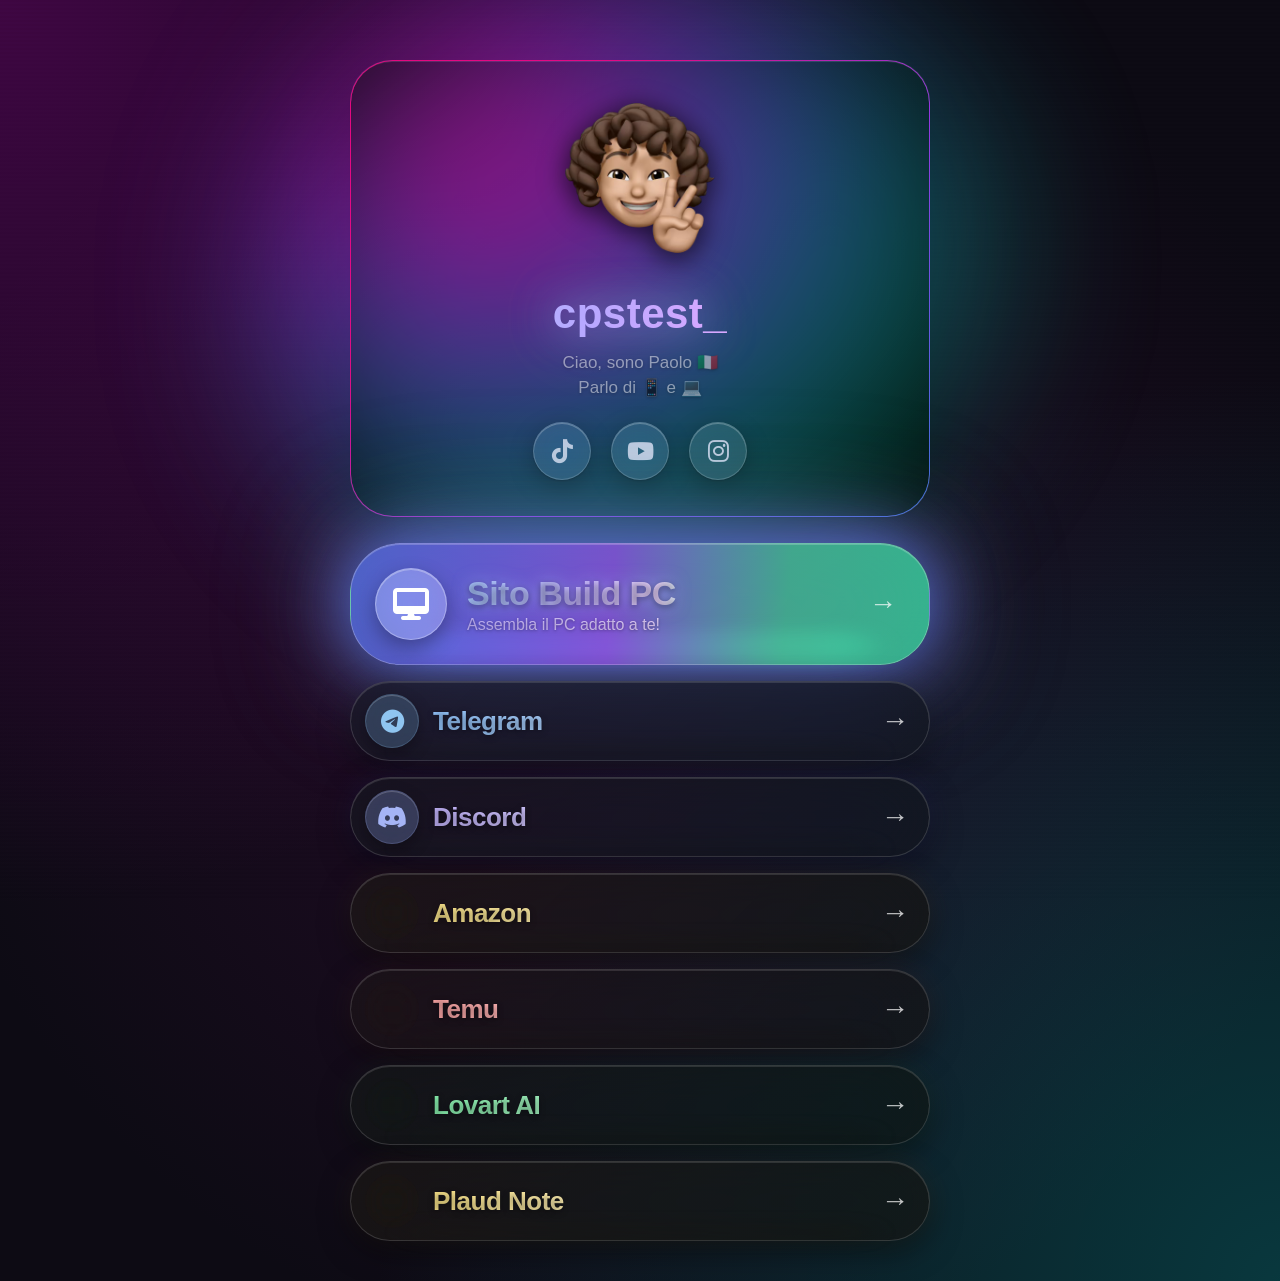
==== index.html @ 762127ea "Initial commit: Link in Bio project with modern glassmorphism design" ====
<!DOCTYPE html>
<html lang="it">
<head>
    <meta charset="UTF-8">
    <meta name="viewport" content="width=device-width, initial-scale=1.0">
    <meta name="description" content="Link in bio di cpstest_ - Scopri i miei contenuti su tech, PC building e molto altro!">
    <meta property="og:title" content="cpstest_ - Link in Bio">
    <meta property="og:description" content="Link in bio con effetti liquid glass moderni">
    <meta property="og:type" content="website">
    <title>cpstest_ - Link in Bio</title>
    <link rel="stylesheet" href="styles.css">
    <link rel="stylesheet" href="https://cdnjs.cloudflare.com/ajax/libs/font-awesome/6.4.0/css/all.min.css">
    <script src="config.js"></script>
</head>
<body>
    <div class="site">
        <!-- Profile Card -->
        <div class="profile-card">
            <div class="memoji"><img src="foto/memoji.png" alt="Profile"></div>
            <h1 class="handle">cpstest_</h1>
            <p class="line">Ciao, sono Paolo 🇮🇹</p>
            <p class="line">Parlo di 🎮 e 💻</p>
            
            <ul class="socials">
                <li><a href="#" class="social"><i class="fab fa-tiktok"></i></a></li>
                <li><a href="#" class="social"><i class="fab fa-youtube"></i></a></li>
                <li><a href="#" class="social"><i class="fab fa-instagram"></i></a></li>
            </ul>
        </div>

        <!-- Links -->
        <div class="links">
            <a href="#" class="link">
                <div class="chip"><i class="fas fa-desktop"></i></div>
                <div class="label">
                    <div class="title">Sito Build PC</div>
                    <div class="sub">Assembla il PC adatto a te!</div>
                </div>
                <div class="arrow">→</div>
            </a>

            <a href="#" class="link">
                <div class="chip"><i class="fab fa-telegram"></i></div>
                <div class="label">
                    <div class="title">Telegram</div>
                </div>
                <div class="arrow">→</div>
            </a>

            <a href="#" class="link">
                <div class="chip"><i class="fab fa-discord"></i></div>
                <div class="label">
                    <div class="title">Discord</div>
                </div>
                <div class="arrow">→</div>
            </a>

            <a href="#" class="link">
                <div class="chip"><i class="fab fa-amazon"></i></div>
                <div class="label">
                    <div class="title">Amazon</div>
                </div>
                <div class="arrow">→</div>
            </a>

            <a href="#" class="link">
                <div class="chip"><i class="fas fa-shopping-bag"></i></div>
                <div class="label">
                    <div class="title">Temu</div>
                </div>
                <div class="arrow">→</div>
            </a>

            <a href="#" class="link">
                <div class="chip"><i class="fas fa-robot"></i></div>
                <div class="label">
                    <div class="title">Lovart AI</div>
                </div>
                <div class="arrow">→</div>
            </a>

            <a href="#" class="link">
                <div class="chip"><i class="fab fa-amazon"></i></div>
                <div class="label">
                    <div class="title">Plaud Note</div>
                </div>
                <div class="arrow">→</div>
            </a>
        </div>
    </div>
    <script src="script.js"></script>
</body>
</html>
---- styles.css ----
* {
    margin: 0;
    padding: 0;
    box-sizing: border-box;
}

body {
    font-family: -apple-system, BlinkMacSystemFont, 'SF Pro Display', 'Segoe UI', Roboto, 'Helvetica Neue', Arial, sans-serif;
    background: #0d0b14;
    background-image: 
        radial-gradient(ellipse at 0% 0%, rgba(139, 0, 139, 0.4) 0%, transparent 50%),
        radial-gradient(ellipse at 100% 100%, rgba(0, 139, 139, 0.35) 0%, transparent 50%),
        radial-gradient(ellipse at 50% 50%, rgba(58, 12, 58, 0.5) 0%, transparent 80%);
    color: #fff;
    min-height: 100vh;
    padding: 60px 20px 40px;
    display: flex;
    justify-content: center;
    align-items: flex-start;
    position: relative;
    overflow-x: hidden;
}

body::before {
    content: '';
    position: fixed;
    top: 0;
    left: 0;
    width: 100%;
    height: 100%;
    background-image: 
        repeating-linear-gradient(0deg, transparent, transparent 2px, rgba(0, 0, 0, 0.03) 2px, rgba(0, 0, 0, 0.03) 4px);
    pointer-events: none;
    z-index: 1;
    opacity: 0.5;
}

.site {
    width: 100%;
    max-width: 580px;
    position: relative;
    z-index: 2;
}

/* Profile Card */
.profile-card {
    position: relative;
    background: linear-gradient(135deg, rgb(8, 8, 8) 0%, rgb(5, 5, 5) 100%);
    backdrop-filter: blur(60px) saturate(180%);
    -webkit-backdrop-filter: blur(60px) saturate(180%);
    border-radius: 42px;
    padding: 42px 32px 36px;
    text-align: center;
    margin-bottom: 26px;
    border: 1px solid rgba(255, 255, 255, 0.18);
    background-clip: padding-box;
    overflow: visible;
    box-shadow: 
        inset 0 1px 0 0 rgba(255, 255, 255, 0.15),
        0 20px 60px rgba(0, 0, 0, 0.5),
        0 1px 2px rgba(0, 0, 0, 0.3);
}

.profile-card::before {
    content: '';
    position: absolute;
    inset: -1px;
    border-radius: 43px;
    padding: 1px;
    background: linear-gradient(135deg, 
        #ff0080 0%, 
        #ff0080 15%,
        #b030ff 30%, 
        #4080ff 50%, 
        #00d4aa 75%,
        #00ffcc 100%);
    background-size: 200% 200%;
    -webkit-mask: linear-gradient(#fff 0 0) content-box, linear-gradient(#fff 0 0);
    -webkit-mask-composite: xor;
    mask: linear-gradient(#fff 0 0) content-box, linear-gradient(#fff 0 0);
    mask-composite: exclude;
    z-index: -1;
    animation: borderShift 6s ease-in-out infinite;
    opacity: 0.8;
}

@keyframes borderShift {
    0%, 100% {
        background-position: 0% 50%;
    }
    50% {
        background-position: 100% 50%;
    }
}

.profile-card::after {
    content: '';
    position: absolute;
    inset: -80px;
    border-radius: 50%;
    background: radial-gradient(ellipse at 30% 30%, 
        rgba(255, 0, 128, 0.8) 0%,
        rgba(176, 48, 255, 0.7) 20%,
        rgba(64, 128, 255, 0.6) 40%,
        rgba(0, 212, 170, 0.5) 60%,
        transparent 80%);
    filter: blur(90px);
    z-index: -2;
    opacity: 0.85;
    animation: glowPulse 4s ease-in-out infinite;
}

@keyframes glowPulse {
    0%, 100% {
        opacity: 0.85;
        transform: scale(1);
    }
    50% {
        opacity: 1;
        transform: scale(1.05);
    }
}

.memoji {
    font-size: 80px;
    margin-bottom: 18px;
    filter: drop-shadow(0 4px 12px rgba(0, 0, 0, 0.4));
}

.memoji img {
    width: var(--memoji-width, 105px);
    height: var(--memoji-height, 105px);
    border-radius: 0;
    object-fit: contain;
    filter: drop-shadow(0 4px 12px rgba(0, 0, 0, 0.4));
}

.handle {
    font-size: 42px;
    font-weight: 600;
    margin-bottom: 14px;
    letter-spacing: 0.5px;
    position: relative;
    background: linear-gradient(90deg, 
        #a8c5ff 0%,
        #b8a8ff 20%,
        #e9a8ff 40%,
        #ffa8d5 60%,
        #b8a8ff 80%,
        #a8c5ff 100%);
    background-size: 200% 100%;
    -webkit-background-clip: text;
    background-clip: text;
    -webkit-text-fill-color: transparent;
    animation: shimmerTextRainbow 4s ease-in-out infinite;
    filter: drop-shadow(0 0 20px rgba(168, 197, 255, 0.6)) 
            drop-shadow(0 0 40px rgba(184, 168, 255, 0.4));
}

@keyframes shimmerTextRainbow {
    0%, 100% {
        background-position: 0% 0;
    }
    50% {
        background-position: 200% 0;
    }
}

.line {
    font-size: 17px;
    color: rgba(255, 255, 255, 0.65);
    margin: 4px 0;
    font-weight: 400;
    text-shadow: 0 1px 3px rgba(0, 0, 0, 0.3);
    filter: blur(0.3px);
    opacity: 0.75;
}

.socials {
    list-style: none;
    padding: 0;
    display: flex;
    gap: 20px;
    justify-content: center;
    margin-top: 24px;
}

.social {
    width: 58px;
    height: 58px;
    border-radius: 50%;
    background: rgba(255, 255, 255, 0.12);
    backdrop-filter: blur(30px) saturate(180%);
    -webkit-backdrop-filter: blur(30px) saturate(180%);
    border: 1px solid rgba(255, 255, 255, 0.18);
    display: flex;
    align-items: center;
    justify-content: center;
    text-decoration: none;
    font-size: 24px;
    color: rgba(200, 210, 230, 0.95);
    transition: all 0.3s ease;
    box-shadow: 
        inset 0 1px 0 0 rgba(255, 255, 255, 0.25),
        0 8px 24px rgba(0, 0, 0, 0.3),
        0 1px 2px rgba(0, 0, 0, 0.2);
}

.social:hover {
    background: rgba(255, 255, 255, 0.18);
    transform: scale(1.08) translateY(-2px);
    box-shadow: 
        inset 0 1px 0 0 rgba(255, 255, 255, 0.3),
        0 12px 32px rgba(0, 0, 0, 0.4),
        0 1px 2px rgba(0, 0, 0, 0.2);
}

/* Links */
.links {
    display: flex;
    flex-direction: column;
    gap: 16px;
}

.link {
    display: flex;
    align-items: center;
    gap: 18px;
    padding: 18px 26px 18px 20px;
    border-radius: 50px;
    text-decoration: none;
    transition: all 0.3s ease;
    position: relative;
    border: 1px solid rgba(255, 255, 255, 0.15);
    backdrop-filter: blur(40px) saturate(180%);
    -webkit-backdrop-filter: blur(40px) saturate(180%);
    box-shadow: 
        inset 0 1px 0 0 rgba(255, 255, 255, 0.15),
        0 10px 40px rgba(0, 0, 0, 0.4),
        0 1px 2px rgba(0, 0, 0, 0.2);
}

.link::after {
    content: '';
    position: absolute;
    bottom: -10px;
    left: 10%;
    right: 10%;
    height: 45%;
    background: inherit;
    border-radius: 50px;
    opacity: 0.4;
    filter: blur(14px);
    z-index: -1;
    transform: scaleY(0.5);
}

.link:hover {
    transform: translateY(-3px) scale(1.01);
    filter: brightness(1.15);
    box-shadow: 
        inset 0 1px 0 0 rgba(255, 255, 255, 0.2),
        0 15px 50px rgba(0, 0, 0, 0.5),
        0 1px 2px rgba(0, 0, 0, 0.2);
}

.link .chip {
    width: 64px;
    height: 64px;
    border-radius: 50%;
    display: flex;
    align-items: center;
    justify-content: center;
    flex-shrink: 0;
    font-size: 28px;
    backdrop-filter: blur(20px) saturate(180%);
    -webkit-backdrop-filter: blur(20px) saturate(180%);
    border: 1px solid rgba(255, 255, 255, 0.2);
    box-shadow: 
        inset 0 1px 0 0 rgba(255, 255, 255, 0.25),
        0 6px 16px rgba(0, 0, 0, 0.3);
}

.label {
    flex: 1;
    display: flex;
    flex-direction: column;
    gap: 3px;
}

.title {
    font-size: 29px;
    font-weight: 700;
    color: #fff;
    letter-spacing: -0.5px;
    text-shadow: 0 2px 6px rgba(0, 0, 0, 0.4);
}

.sub {
    font-size: 15px;
    color: rgba(255, 255, 255, 0.88);
    font-weight: 500;
    text-shadow: 0 1px 3px rgba(0, 0, 0, 0.3);
}

.arrow {
    font-size: 28px;
    color: rgba(255, 255, 255, 0.75);
    flex-shrink: 0;
}

/* Build PC - GRANDE con gradient e glow FORTE */
.link:nth-child(1) {
    background: linear-gradient(95deg, 
        rgba(91, 124, 245, 0.75) 0%, 
        rgba(123, 108, 247, 0.75) 25%,
        rgba(152, 96, 245, 0.75) 45%,
        rgba(80, 212, 170, 0.75) 75%,
        rgba(64, 232, 176, 0.75) 100%);
    backdrop-filter: blur(50px) saturate(180%);
    -webkit-backdrop-filter: blur(50px) saturate(180%);
    box-shadow: 
        inset 0 1px 0 0 rgba(255, 255, 255, 0.2),
        0 0 60px rgba(91, 124, 245, 0.7), 
        0 0 100px rgba(152, 96, 245, 0.5),
        0 0 140px rgba(80, 212, 170, 0.4),
        0 15px 50px rgba(0, 0, 0, 0.5);
    border: 1px solid rgba(255, 255, 255, 0.25);
    padding: 24px 32px 24px 24px;
    gap: 20px;
    min-height: 100px;
}

.link:nth-child(1)::after {
    height: 50%;
    bottom: -12px;
    opacity: 0.5;
    filter: blur(16px);
}

.link:nth-child(1):hover {
    box-shadow: 
        inset 0 1px 0 0 rgba(255, 255, 255, 0.25),
        0 0 80px rgba(91, 124, 245, 0.9), 
        0 0 130px rgba(152, 96, 245, 0.7),
        0 0 180px rgba(80, 212, 170, 0.5),
        0 20px 60px rgba(0, 0, 0, 0.6);
    transform: translateY(-4px) scale(1.02);
}

.link:nth-child(1) .chip {
    background: rgba(255, 255, 255, 0.25);
    backdrop-filter: blur(30px) saturate(180%);
    -webkit-backdrop-filter: blur(30px) saturate(180%);
    color: #fff;
    width: 72px;
    height: 72px;
    font-size: 32px;
    border: 1px solid rgba(255, 255, 255, 0.3);
    box-shadow: 
        inset 0 1px 0 0 rgba(255, 255, 255, 0.3),
        0 8px 20px rgba(0, 0, 0, 0.3);
}

.link:nth-child(1) .title {
    font-size: 34px;
    font-weight: 700;
    background: linear-gradient(90deg, 
        #a8c5ff 0%,
        #c4b5fd 30%,
        #e9d5ff 50%,
        #86efac 70%,
        #67e8f9 100%);
    -webkit-background-clip: text;
    background-clip: text;
    -webkit-text-fill-color: transparent;
    filter: drop-shadow(0 0 8px rgba(168, 197, 255, 0.5));
}

.link:nth-child(1) .sub {
    font-size: 16px;
    font-weight: 500;
    background: linear-gradient(90deg, 
        #c4b5fd 0%,
        #e9d5ff 50%,
        #a8c5ff 100%);
    -webkit-background-clip: text;
    background-clip: text;
    -webkit-text-fill-color: transparent;
}

/* Telegram - PICCOLO dark glass */
.link:nth-child(2),
.link:nth-child(3),
.link:nth-child(4),
.link:nth-child(5),
.link:nth-child(6),
.link:nth-child(7) {
    padding: 12px 20px 12px 14px;
    gap: 14px;
    min-height: 70px;
}

.link:nth-child(2) .chip,
.link:nth-child(3) .chip,
.link:nth-child(4) .chip,
.link:nth-child(5) .chip,
.link:nth-child(6) .chip,
.link:nth-child(7) .chip {
    width: 54px;
    height: 54px;
    font-size: 24px;
}

.link:nth-child(2) .title,
.link:nth-child(3) .title,
.link:nth-child(4) .title,
.link:nth-child(5) .title,
.link:nth-child(6) .title,
.link:nth-child(7) .title {
    font-size: 26px;
    font-weight: 700;
}

/* Telegram - Gradiente blu */
.link:nth-child(2) .title {
    background: linear-gradient(90deg, 
        #93c5fd 0%,
        #bfdbfe 50%,
        #dbeafe 100%);
    -webkit-background-clip: text;
    background-clip: text;
    -webkit-text-fill-color: transparent;
}

/* Discord - Gradiente viola/blu */
.link:nth-child(3) .title {
    background: linear-gradient(90deg, 
        #c4b5fd 0%,
        #ddd6fe 50%,
        #e0e7ff 100%);
    -webkit-background-clip: text;
    background-clip: text;
    -webkit-text-fill-color: transparent;
}

/* Amazon - Gradiente dorato */
.link:nth-child(4) .title {
    background: linear-gradient(90deg, 
        #fde68a 0%,
        #fef3c7 50%,
        #fef9e7 100%);
    -webkit-background-clip: text;
    background-clip: text;
    -webkit-text-fill-color: transparent;
}

/* Temu - Gradiente arancio/corallo */
.link:nth-child(5) .title {
    background: linear-gradient(90deg, 
        #fca5a5 0%,
        #fecaca 50%,
        #fee2e2 100%);
    -webkit-background-clip: text;
    background-clip: text;
    -webkit-text-fill-color: transparent;
}

/* Lovart AI - Gradiente verde AI */
.link:nth-child(6) .title {
    background: linear-gradient(90deg, 
        #86efac 0%,
        #bbf7d0 50%,
        #dcfce7 100%);
    -webkit-background-clip: text;
    background-clip: text;
    -webkit-text-fill-color: transparent;
}

/* Plaud Note - Gradiente dorato (stesso di Amazon) */
.link:nth-child(7) .title {
    background: linear-gradient(90deg, 
        #fde68a 0%,
        #fef3c7 50%,
        #fef9e7 100%);
    -webkit-background-clip: text;
    background-clip: text;
    -webkit-text-fill-color: transparent;
}

/* Telegram - dark glass con leggero glow blu */
.link:nth-child(2) {
    background: linear-gradient(135deg, 
        rgba(22, 26, 32, 0.65) 0%, 
        rgba(18, 22, 28, 0.7) 100%);
    backdrop-filter: blur(40px) saturate(180%);
    -webkit-backdrop-filter: blur(40px) saturate(180%);
    box-shadow: 
        inset 0 1px 0 0 rgba(255, 255, 255, 0.12),
        0 0 25px rgba(70, 100, 130, 0.12),
        0 10px 30px rgba(0, 0, 0, 0.5);
}

.link:nth-child(2):hover {
    box-shadow: 
        inset 0 1px 0 0 rgba(255, 255, 255, 0.15),
        0 0 40px rgba(70, 100, 130, 0.25),
        0 15px 40px rgba(0, 0, 0, 0.5);
}

.link:nth-child(2) .chip {
    background: rgba(80, 110, 145, 0.45);
    backdrop-filter: blur(25px) saturate(180%);
    -webkit-backdrop-filter: blur(25px) saturate(180%);
    border: 1px solid rgba(143, 197, 240, 0.2);
    color: #8fc5f0;
    box-shadow: 
        inset 0 1px 0 0 rgba(255, 255, 255, 0.2),
        0 6px 16px rgba(0, 0, 0, 0.3);
}

/* Discord - dark glass con leggero glow blu-viola */
.link:nth-child(3) {
    background: linear-gradient(135deg, 
        rgba(22, 26, 32, 0.65) 0%, 
        rgba(18, 22, 28, 0.7) 100%);
    backdrop-filter: blur(40px) saturate(180%);
    -webkit-backdrop-filter: blur(40px) saturate(180%);
    box-shadow: 
        inset 0 1px 0 0 rgba(255, 255, 255, 0.12),
        0 0 25px rgba(88, 101, 242, 0.1),
        0 10px 30px rgba(0, 0, 0, 0.5);
}

.link:nth-child(3):hover {
    box-shadow: 
        inset 0 1px 0 0 rgba(255, 255, 255, 0.15),
        0 0 40px rgba(88, 101, 242, 0.2),
        0 15px 40px rgba(0, 0, 0, 0.5);
}

.link:nth-child(3) .chip {
    background: rgba(95, 108, 155, 0.45);
    backdrop-filter: blur(25px) saturate(180%);
    -webkit-backdrop-filter: blur(25px) saturate(180%);
    border: 1px solid rgba(165, 180, 245, 0.2);
    color: #a5b4f5;
    box-shadow: 
        inset 0 1px 0 0 rgba(255, 255, 255, 0.2),
        0 6px 16px rgba(0, 0, 0, 0.3);
}

/* Amazon - dark glass con leggero glow dorato */
.link:nth-child(4) {
    background: linear-gradient(135deg, 
        rgba(28, 26, 20, 0.65) 0%, 
        rgba(22, 20, 16, 0.7) 100%);
    backdrop-filter: blur(40px) saturate(180%);
    -webkit-backdrop-filter: blur(40px) saturate(180%);
    box-shadow: 
        inset 0 1px 0 0 rgba(255, 255, 255, 0.12),
        0 0 25px rgba(150, 120, 70, 0.1),
        0 10px 30px rgba(0, 0, 0, 0.5);
}

.link:nth-child(4):hover {
    box-shadow: 
        inset 0 1px 0 0 rgba(255, 255, 255, 0.15),
        0 0 40px rgba(150, 120, 70, 0.2),
        0 15px 40px rgba(0, 0, 0, 0.5);
}

.link:nth-child(4) .chip {
    background: rgba(150, 125, 80, 0.45);
    backdrop-filter: blur(25px) saturate(180%);
    -webkit-backdrop-filter: blur(25px) saturate(180%);
    border: 1px solid rgba(232, 192, 120, 0.2);
    color: #e8c078;
    box-shadow: 
        inset 0 1px 0 0 rgba(255, 255, 255, 0.2),
        0 6px 16px rgba(0, 0, 0, 0.3);
}

/* Temu - dark glass con leggero glow arancio/corallo */
.link:nth-child(5) {
    background: linear-gradient(135deg, 
        rgba(28, 22, 22, 0.65) 0%, 
        rgba(22, 18, 18, 0.7) 100%);
    backdrop-filter: blur(40px) saturate(180%);
    -webkit-backdrop-filter: blur(40px) saturate(180%);
    box-shadow: 
        inset 0 1px 0 0 rgba(255, 255, 255, 0.12),
        0 0 25px rgba(180, 100, 90, 0.1),
        0 10px 30px rgba(0, 0, 0, 0.5);
}

.link:nth-child(5):hover {
    box-shadow: 
        inset 0 1px 0 0 rgba(255, 255, 255, 0.15),
        0 0 40px rgba(180, 100, 90, 0.2),
        0 15px 40px rgba(0, 0, 0, 0.5);
}

.link:nth-child(5) .chip {
    background: rgba(175, 105, 95, 0.45);
    backdrop-filter: blur(25px) saturate(180%);
    -webkit-backdrop-filter: blur(25px) saturate(180%);
    border: 1px solid rgba(240, 168, 152, 0.2);
    color: #f0a898;
    box-shadow: 
        inset 0 1px 0 0 rgba(255, 255, 255, 0.2),
        0 6px 16px rgba(0, 0, 0, 0.3);
}

/* Lovart AI - dark glass con leggero glow verde */
.link:nth-child(6) {
    background: linear-gradient(135deg, 
        rgba(20, 26, 22, 0.65) 0%, 
        rgba(16, 22, 18, 0.7) 100%);
    backdrop-filter: blur(40px) saturate(180%);
    -webkit-backdrop-filter: blur(40px) saturate(180%);
    box-shadow: 
        inset 0 1px 0 0 rgba(255, 255, 255, 0.12),
        0 0 25px rgba(70, 150, 90, 0.1),
        0 10px 30px rgba(0, 0, 0, 0.5);
}

.link:nth-child(6):hover {
    box-shadow: 
        inset 0 1px 0 0 rgba(255, 255, 255, 0.15),
        0 0 40px rgba(70, 150, 90, 0.2),
        0 15px 40px rgba(0, 0, 0, 0.5);
}

.link:nth-child(6) .chip {
    background: rgba(95, 155, 120, 0.45);
    backdrop-filter: blur(25px) saturate(180%);
    -webkit-backdrop-filter: blur(25px) saturate(180%);
    border: 1px solid rgba(152, 240, 168, 0.2);
    color: #98f0a8;
    box-shadow: 
        inset 0 1px 0 0 rgba(255, 255, 255, 0.2),
        0 6px 16px rgba(0, 0, 0, 0.3);
}

/* Plaud Note - dark glass con leggero glow dorato (stesso di Amazon) */
.link:nth-child(7) {
    background: linear-gradient(135deg, 
        rgba(28, 26, 20, 0.65) 0%, 
        rgba(22, 20, 16, 0.7) 100%);
    backdrop-filter: blur(40px) saturate(180%);
    -webkit-backdrop-filter: blur(40px) saturate(180%);
    box-shadow: 
        inset 0 1px 0 0 rgba(255, 255, 255, 0.12),
        0 0 25px rgba(150, 120, 70, 0.1),
        0 10px 30px rgba(0, 0, 0, 0.5);
}

.link:nth-child(7):hover {
    box-shadow: 
        inset 0 1px 0 0 rgba(255, 255, 255, 0.15),
        0 0 40px rgba(150, 120, 70, 0.2),
        0 15px 40px rgba(0, 0, 0, 0.5);
}

.link:nth-child(7) .chip {
    background: rgba(150, 125, 80, 0.45);
    backdrop-filter: blur(25px) saturate(180%);
    -webkit-backdrop-filter: blur(25px) saturate(180%);
    border: 1px solid rgba(232, 192, 120, 0.2);
    color: #e8c078;
    box-shadow: 
        inset 0 1px 0 0 rgba(255, 255, 255, 0.2),
        0 6px 16px rgba(0, 0, 0, 0.3);
}

/* Responsive */
@media (max-width: 480px) {
    body {
        padding: 30px 16px;
    }
    
    .site {
        max-width: 100%;
    }
    
    .profile-card {
        padding: 32px 24px 28px;
        border-radius: 36px;
    }
    
    .profile-card::before {
        border-radius: 38px;
    }
    
    .memoji {
        font-size: 64px;
    }
    
    .memoji img {
        width: var(--memoji-width-mobile, 80px);
        height: var(--memoji-height-mobile, 80px);
        border-radius: 0;
        object-fit: contain;
    }
    
    .handle {
        font-size: 32px;
    }
    
    .line {
        font-size: 15px;
    }
    
    .social {
        width: 52px;
        height: 52px;
        font-size: 22px;
    }
    
    .link {
        padding: 14px 20px 14px 16px;
        gap: 14px;
    }
    
    .link .chip {
        width: 56px;
        height: 56px;
        font-size: 24px;
    }
    
    .title {
        font-size: 24px;
    }
    
    .sub {
        font-size: 13px;
    }
    
    .arrow {
        font-size: 24px;
    }
}
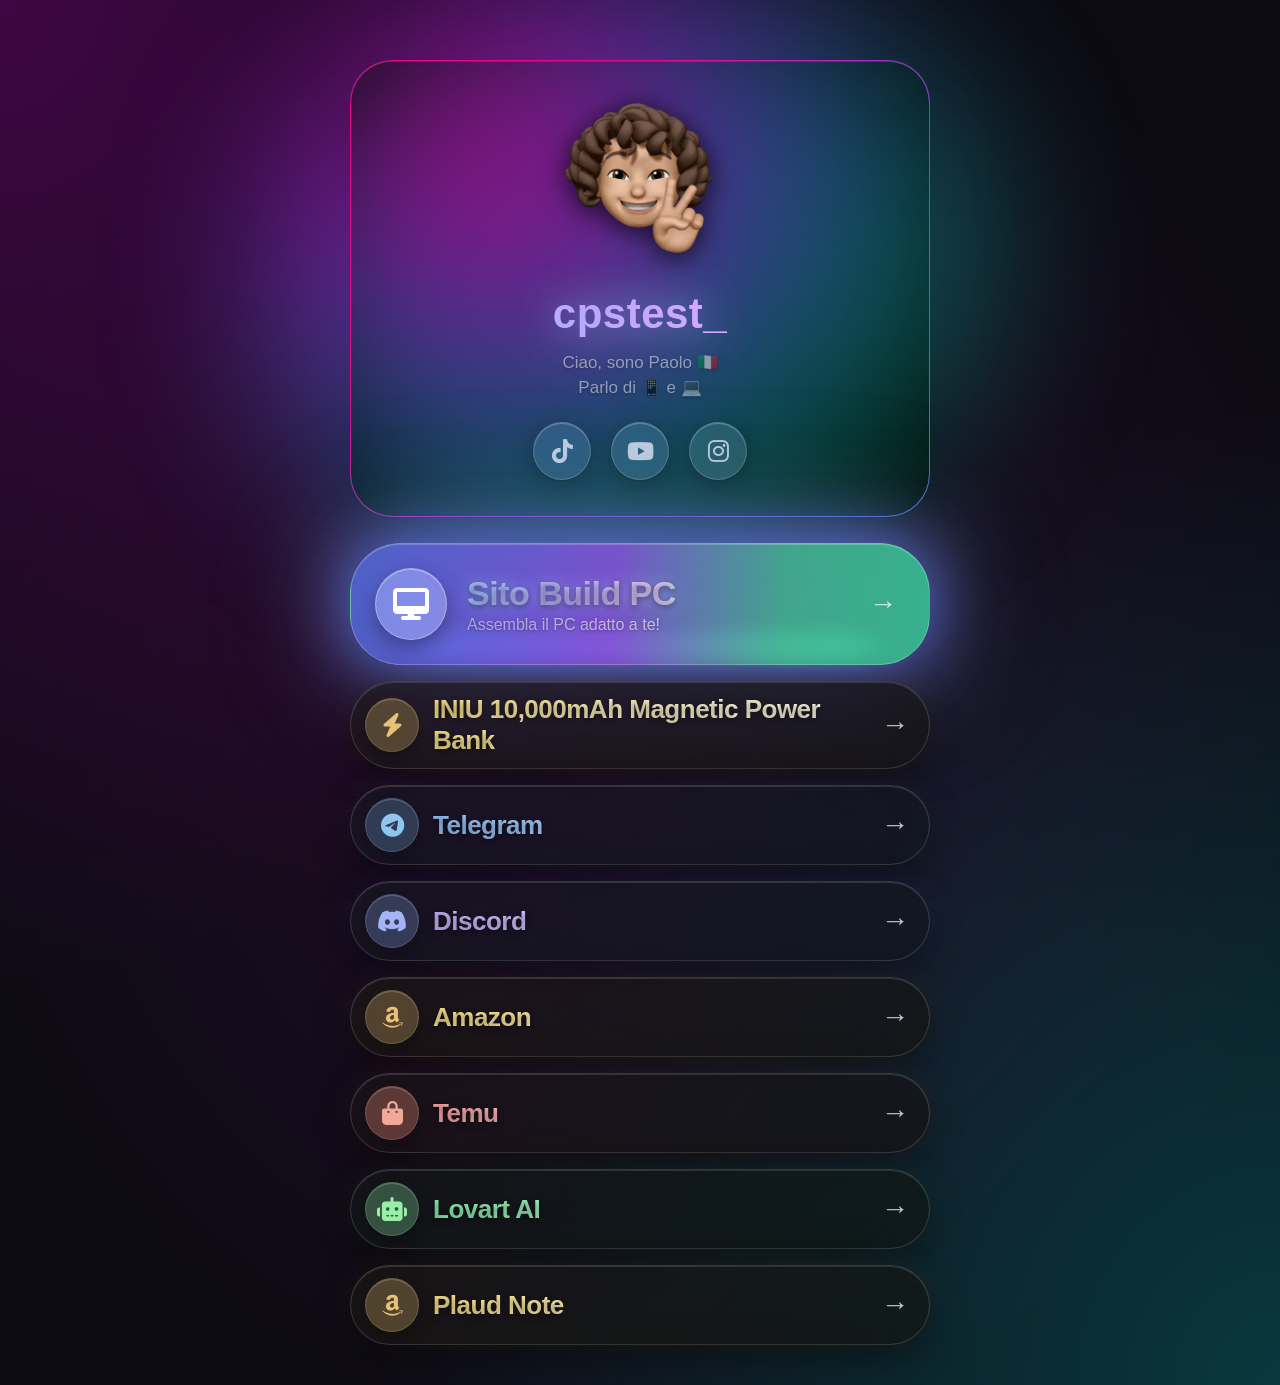
==== commit a47891ca: "Fix broken icons and refactor link styling logic" ====
--- a/index.html
+++ b/index.html
@@ -1,9 +1,11 @@
 <!DOCTYPE html>
 <html lang="it">
+
 <head>
     <meta charset="UTF-8">
     <meta name="viewport" content="width=device-width, initial-scale=1.0">
-    <meta name="description" content="Link in bio di cpstest_ - Scopri i miei contenuti su tech, PC building e molto altro!">
+    <meta name="description"
+        content="Link in bio di cpstest_ - Scopri i miei contenuti su tech, PC building e molto altro!">
     <meta property="og:title" content="cpstest_ - Link in Bio">
     <meta property="og:description" content="Link in bio con effetti liquid glass moderni">
     <meta property="og:type" content="website">
@@ -12,6 +14,7 @@
     <link rel="stylesheet" href="https://cdnjs.cloudflare.com/ajax/libs/font-awesome/6.4.0/css/all.min.css">
     <script src="config.js"></script>
 </head>
+
 <body>
     <div class="site">
         <!-- Profile Card -->
@@ -20,7 +23,7 @@
             <h1 class="handle">cpstest_</h1>
             <p class="line">Ciao, sono Paolo 🇮🇹</p>
             <p class="line">Parlo di 🎮 e 💻</p>
-            
+
             <ul class="socials">
                 <li><a href="#" class="social"><i class="fab fa-tiktok"></i></a></li>
                 <li><a href="#" class="social"><i class="fab fa-youtube"></i></a></li>
@@ -30,64 +33,10 @@
 
         <!-- Links -->
         <div class="links">
-            <a href="#" class="link">
-                <div class="chip"><i class="fas fa-desktop"></i></div>
-                <div class="label">
-                    <div class="title">Sito Build PC</div>
-                    <div class="sub">Assembla il PC adatto a te!</div>
-                </div>
-                <div class="arrow">→</div>
-            </a>
-
-            <a href="#" class="link">
-                <div class="chip"><i class="fab fa-telegram"></i></div>
-                <div class="label">
-                    <div class="title">Telegram</div>
-                </div>
-                <div class="arrow">→</div>
-            </a>
-
-            <a href="#" class="link">
-                <div class="chip"><i class="fab fa-discord"></i></div>
-                <div class="label">
-                    <div class="title">Discord</div>
-                </div>
-                <div class="arrow">→</div>
-            </a>
-
-            <a href="#" class="link">
-                <div class="chip"><i class="fab fa-amazon"></i></div>
-                <div class="label">
-                    <div class="title">Amazon</div>
-                </div>
-                <div class="arrow">→</div>
-            </a>
-
-            <a href="#" class="link">
-                <div class="chip"><i class="fas fa-shopping-bag"></i></div>
-                <div class="label">
-                    <div class="title">Temu</div>
-                </div>
-                <div class="arrow">→</div>
-            </a>
-
-            <a href="#" class="link">
-                <div class="chip"><i class="fas fa-robot"></i></div>
-                <div class="label">
-                    <div class="title">Lovart AI</div>
-                </div>
-                <div class="arrow">→</div>
-            </a>
-
-            <a href="#" class="link">
-                <div class="chip"><i class="fab fa-amazon"></i></div>
-                <div class="label">
-                    <div class="title">Plaud Note</div>
-                </div>
-                <div class="arrow">→</div>
-            </a>
+            <!-- Links will be generated by script.js -->
         </div>
     </div>
     <script src="script.js"></script>
 </body>
-</html>
+
+</html>
--- a/styles.css
+++ b/styles.css
@@ -310,7 +310,7 @@
 }
 
 /* Build PC - GRANDE con gradient e glow FORTE */
-.link:nth-child(1) {
+.link[data-type="gradient"] {
     background: linear-gradient(95deg, 
         rgba(91, 124, 245, 0.75) 0%, 
         rgba(123, 108, 247, 0.75) 25%,
@@ -331,14 +331,14 @@
     min-height: 100px;
 }
 
-.link:nth-child(1)::after {
+.link[data-type="gradient"]::after {
     height: 50%;
     bottom: -12px;
     opacity: 0.5;
     filter: blur(16px);
 }
 
-.link:nth-child(1):hover {
+.link[data-type="gradient"]:hover {
     box-shadow: 
         inset 0 1px 0 0 rgba(255, 255, 255, 0.25),
         0 0 80px rgba(91, 124, 245, 0.9), 
@@ -348,7 +348,7 @@
     transform: translateY(-4px) scale(1.02);
 }
 
-.link:nth-child(1) .chip {
+.link[data-type="gradient"] .chip {
     background: rgba(255, 255, 255, 0.25);
     backdrop-filter: blur(30px) saturate(180%);
     -webkit-backdrop-filter: blur(30px) saturate(180%);
@@ -362,7 +362,7 @@
         0 8px 20px rgba(0, 0, 0, 0.3);
 }
 
-.link:nth-child(1) .title {
+.link[data-type="gradient"] .title {
     font-size: 34px;
     font-weight: 700;
     background: linear-gradient(90deg, 
@@ -377,7 +377,7 @@
     filter: drop-shadow(0 0 8px rgba(168, 197, 255, 0.5));
 }
 
-.link:nth-child(1) .sub {
+.link[data-type="gradient"] .sub {
     font-size: 16px;
     font-weight: 500;
     background: linear-gradient(90deg, 
@@ -389,41 +389,26 @@
     -webkit-text-fill-color: transparent;
 }
 
-/* Telegram - PICCOLO dark glass */
-.link:nth-child(2),
-.link:nth-child(3),
-.link:nth-child(4),
-.link:nth-child(5),
-.link:nth-child(6),
-.link:nth-child(7) {
+/* Default Small Link Style */
+.link:not([data-type="gradient"]) {
     padding: 12px 20px 12px 14px;
     gap: 14px;
     min-height: 70px;
 }
 
-.link:nth-child(2) .chip,
-.link:nth-child(3) .chip,
-.link:nth-child(4) .chip,
-.link:nth-child(5) .chip,
-.link:nth-child(6) .chip,
-.link:nth-child(7) .chip {
+.link:not([data-type="gradient"]) .chip {
     width: 54px;
     height: 54px;
     font-size: 24px;
 }
 
-.link:nth-child(2) .title,
-.link:nth-child(3) .title,
-.link:nth-child(4) .title,
-.link:nth-child(5) .title,
-.link:nth-child(6) .title,
-.link:nth-child(7) .title {
+.link:not([data-type="gradient"]) .title {
     font-size: 26px;
     font-weight: 700;
 }
 
 /* Telegram - Gradiente blu */
-.link:nth-child(2) .title {
+.link[data-type="telegram"] .title {
     background: linear-gradient(90deg, 
         #93c5fd 0%,
         #bfdbfe 50%,
@@ -434,7 +419,7 @@
 }
 
 /* Discord - Gradiente viola/blu */
-.link:nth-child(3) .title {
+.link[data-type="discord"] .title {
     background: linear-gradient(90deg, 
         #c4b5fd 0%,
         #ddd6fe 50%,
@@ -445,7 +430,7 @@
 }
 
 /* Amazon - Gradiente dorato */
-.link:nth-child(4) .title {
+.link[data-type="amazon"] .title {
     background: linear-gradient(90deg, 
         #fde68a 0%,
         #fef3c7 50%,
@@ -456,7 +441,7 @@
 }
 
 /* Temu - Gradiente arancio/corallo */
-.link:nth-child(5) .title {
+.link[data-type="temu"] .title {
     background: linear-gradient(90deg, 
         #fca5a5 0%,
         #fecaca 50%,
@@ -467,7 +452,7 @@
 }
 
 /* Lovart AI - Gradiente verde AI */
-.link:nth-child(6) .title {
+.link[data-type="ai"] .title {
     background: linear-gradient(90deg, 
         #86efac 0%,
         #bbf7d0 50%,
@@ -477,19 +462,8 @@
     -webkit-text-fill-color: transparent;
 }
 
-/* Plaud Note - Gradiente dorato (stesso di Amazon) */
-.link:nth-child(7) .title {
-    background: linear-gradient(90deg, 
-        #fde68a 0%,
-        #fef3c7 50%,
-        #fef9e7 100%);
-    -webkit-background-clip: text;
-    background-clip: text;
-    -webkit-text-fill-color: transparent;
-}
-
 /* Telegram - dark glass con leggero glow blu */
-.link:nth-child(2) {
+.link[data-type="telegram"] {
     background: linear-gradient(135deg, 
         rgba(22, 26, 32, 0.65) 0%, 
         rgba(18, 22, 28, 0.7) 100%);
@@ -501,14 +475,14 @@
         0 10px 30px rgba(0, 0, 0, 0.5);
 }
 
-.link:nth-child(2):hover {
+.link[data-type="telegram"]:hover {
     box-shadow: 
         inset 0 1px 0 0 rgba(255, 255, 255, 0.15),
         0 0 40px rgba(70, 100, 130, 0.25),
         0 15px 40px rgba(0, 0, 0, 0.5);
 }
 
-.link:nth-child(2) .chip {
+.link[data-type="telegram"] .chip {
     background: rgba(80, 110, 145, 0.45);
     backdrop-filter: blur(25px) saturate(180%);
     -webkit-backdrop-filter: blur(25px) saturate(180%);
@@ -520,7 +494,7 @@
 }
 
 /* Discord - dark glass con leggero glow blu-viola */
-.link:nth-child(3) {
+.link[data-type="discord"] {
     background: linear-gradient(135deg, 
         rgba(22, 26, 32, 0.65) 0%, 
         rgba(18, 22, 28, 0.7) 100%);
@@ -532,14 +506,14 @@
         0 10px 30px rgba(0, 0, 0, 0.5);
 }
 
-.link:nth-child(3):hover {
+.link[data-type="discord"]:hover {
     box-shadow: 
         inset 0 1px 0 0 rgba(255, 255, 255, 0.15),
         0 0 40px rgba(88, 101, 242, 0.2),
         0 15px 40px rgba(0, 0, 0, 0.5);
 }
 
-.link:nth-child(3) .chip {
+.link[data-type="discord"] .chip {
     background: rgba(95, 108, 155, 0.45);
     backdrop-filter: blur(25px) saturate(180%);
     -webkit-backdrop-filter: blur(25px) saturate(180%);
@@ -551,7 +525,7 @@
 }
 
 /* Amazon - dark glass con leggero glow dorato */
-.link:nth-child(4) {
+.link[data-type="amazon"] {
     background: linear-gradient(135deg, 
         rgba(28, 26, 20, 0.65) 0%, 
         rgba(22, 20, 16, 0.7) 100%);
@@ -563,14 +537,14 @@
         0 10px 30px rgba(0, 0, 0, 0.5);
 }
 
-.link:nth-child(4):hover {
+.link[data-type="amazon"]:hover {
     box-shadow: 
         inset 0 1px 0 0 rgba(255, 255, 255, 0.15),
         0 0 40px rgba(150, 120, 70, 0.2),
         0 15px 40px rgba(0, 0, 0, 0.5);
 }
 
-.link:nth-child(4) .chip {
+.link[data-type="amazon"] .chip {
     background: rgba(150, 125, 80, 0.45);
     backdrop-filter: blur(25px) saturate(180%);
     -webkit-backdrop-filter: blur(25px) saturate(180%);
@@ -582,7 +556,7 @@
 }
 
 /* Temu - dark glass con leggero glow arancio/corallo */
-.link:nth-child(5) {
+.link[data-type="temu"] {
     background: linear-gradient(135deg, 
         rgba(28, 22, 22, 0.65) 0%, 
         rgba(22, 18, 18, 0.7) 100%);
@@ -594,14 +568,14 @@
         0 10px 30px rgba(0, 0, 0, 0.5);
 }
 
-.link:nth-child(5):hover {
+.link[data-type="temu"]:hover {
     box-shadow: 
         inset 0 1px 0 0 rgba(255, 255, 255, 0.15),
         0 0 40px rgba(180, 100, 90, 0.2),
         0 15px 40px rgba(0, 0, 0, 0.5);
 }
 
-.link:nth-child(5) .chip {
+.link[data-type="temu"] .chip {
     background: rgba(175, 105, 95, 0.45);
     backdrop-filter: blur(25px) saturate(180%);
     -webkit-backdrop-filter: blur(25px) saturate(180%);
@@ -613,7 +587,7 @@
 }
 
 /* Lovart AI - dark glass con leggero glow verde */
-.link:nth-child(6) {
+.link[data-type="ai"] {
     background: linear-gradient(135deg, 
         rgba(20, 26, 22, 0.65) 0%, 
         rgba(16, 22, 18, 0.7) 100%);
@@ -625,14 +599,14 @@
         0 10px 30px rgba(0, 0, 0, 0.5);
 }
 
-.link:nth-child(6):hover {
+.link[data-type="ai"]:hover {
     box-shadow: 
         inset 0 1px 0 0 rgba(255, 255, 255, 0.15),
         0 0 40px rgba(70, 150, 90, 0.2),
         0 15px 40px rgba(0, 0, 0, 0.5);
 }
 
-.link:nth-child(6) .chip {
+.link[data-type="ai"] .chip {
     background: rgba(95, 155, 120, 0.45);
     backdrop-filter: blur(25px) saturate(180%);
     -webkit-backdrop-filter: blur(25px) saturate(180%);
@@ -643,37 +617,6 @@
         0 6px 16px rgba(0, 0, 0, 0.3);
 }
 
-/* Plaud Note - dark glass con leggero glow dorato (stesso di Amazon) */
-.link:nth-child(7) {
-    background: linear-gradient(135deg, 
-        rgba(28, 26, 20, 0.65) 0%, 
-        rgba(22, 20, 16, 0.7) 100%);
-    backdrop-filter: blur(40px) saturate(180%);
-    -webkit-backdrop-filter: blur(40px) saturate(180%);
-    box-shadow: 
-        inset 0 1px 0 0 rgba(255, 255, 255, 0.12),
-        0 0 25px rgba(150, 120, 70, 0.1),
-        0 10px 30px rgba(0, 0, 0, 0.5);
-}
-
-.link:nth-child(7):hover {
-    box-shadow: 
-        inset 0 1px 0 0 rgba(255, 255, 255, 0.15),
-        0 0 40px rgba(150, 120, 70, 0.2),
-        0 15px 40px rgba(0, 0, 0, 0.5);
-}
-
-.link:nth-child(7) .chip {
-    background: rgba(150, 125, 80, 0.45);
-    backdrop-filter: blur(25px) saturate(180%);
-    -webkit-backdrop-filter: blur(25px) saturate(180%);
-    border: 1px solid rgba(232, 192, 120, 0.2);
-    color: #e8c078;
-    box-shadow: 
-        inset 0 1px 0 0 rgba(255, 255, 255, 0.2),
-        0 6px 16px rgba(0, 0, 0, 0.3);
-}
-
 /* Responsive */
 @media (max-width: 480px) {
     body {
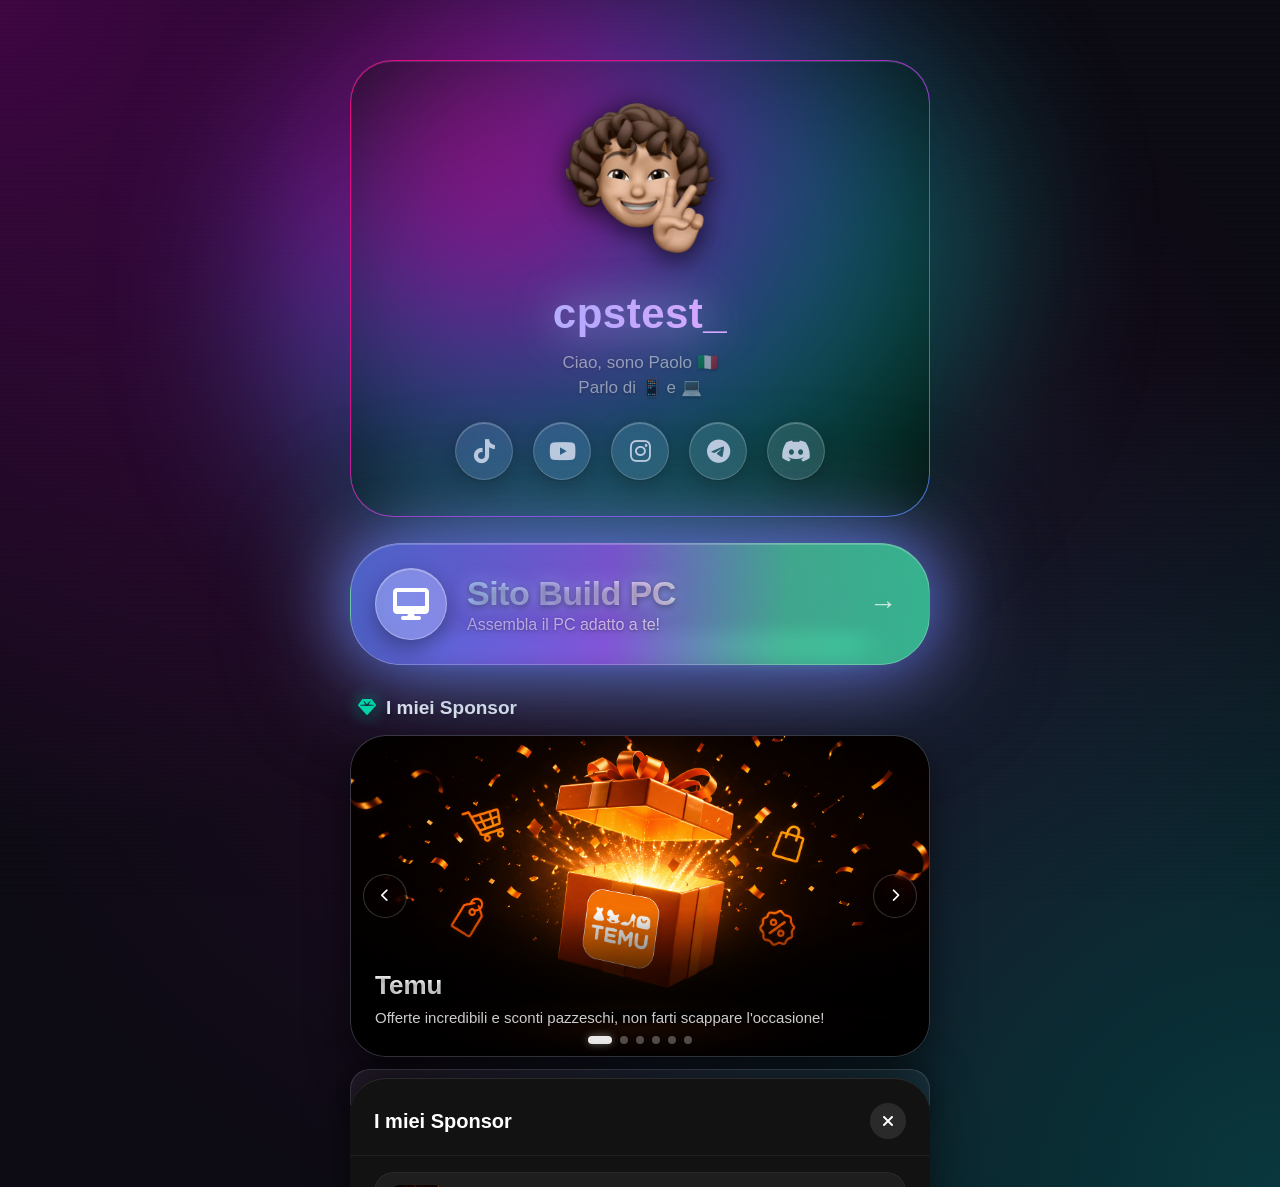
==== commit 2c6e0f28: "feat: complete UI overhaul with high-conversion sponsor layout" ====
--- a/index.html
+++ b/index.html
@@ -25,15 +25,43 @@
             <p class="line">Parlo di 🎮 e 💻</p>
 
             <ul class="socials">
-                <li><a href="#" class="social"><i class="fab fa-tiktok"></i></a></li>
-                <li><a href="#" class="social"><i class="fab fa-youtube"></i></a></li>
-                <li><a href="#" class="social"><i class="fab fa-instagram"></i></a></li>
+                <li><a href="#" class="social" data-social="tiktok"><i class="fab fa-tiktok"></i></a></li>
+                <li><a href="#" class="social" data-social="youtube"><i class="fab fa-youtube"></i></a></li>
+                <li><a href="#" class="social" data-social="instagram"><i class="fab fa-instagram"></i></a></li>
+                <li><a href="#" class="social" data-social="telegram"><i class="fab fa-telegram"></i></a></li>
+                <li><a href="#" class="social" data-social="discord"><i class="fab fa-discord"></i></a></li>
             </ul>
         </div>
 
-        <!-- Links -->
+        <!-- Links (E.g. Sito Build PC) -->
         <div class="links">
             <!-- Links will be generated by script.js -->
+        </div>
+
+        <!-- Section Title for Sponsors -->
+        <div class="section-header">
+            <h3><i class="fas fa-gem"></i> I miei Sponsor</h3>
+        </div>
+
+        <!-- Sponsors Carousel -->
+        <div class="sponsors-carousel">
+            <!-- Carousel will be generated by script.js -->
+        </div>
+        
+        <button class="sponsors-all-btn" id="open-sponsors-sheet">
+            <i class="fas fa-list"></i> Scopri tutti gli Sponsor
+        </button>
+
+        <!-- Sponsors Bottom Sheet -->
+        <div class="bottom-sheet-overlay" id="sponsors-overlay"></div>
+        <div class="bottom-sheet" id="sponsors-sheet">
+            <div class="sheet-header">
+                <h3>I miei Sponsor</h3>
+                <button class="close-sheet" id="close-sponsors-sheet"><i class="fas fa-times"></i></button>
+            </div>
+            <div class="sheet-content">
+                <!-- Generated by script.js -->
+            </div>
         </div>
     </div>
     <script src="script.js"></script>
--- a/styles.css
+++ b/styles.css
@@ -2,6 +2,11 @@
     margin: 0;
     padding: 0;
     box-sizing: border-box;
+}
+
+html, body {
+    max-width: 100vw;
+    overflow-x: hidden;
 }
 
 body {
@@ -180,6 +185,7 @@
     list-style: none;
     padding: 0;
     display: flex;
+    flex-wrap: wrap;
     gap: 20px;
     justify-content: center;
     margin-top: 24px;
@@ -213,6 +219,347 @@
         inset 0 1px 0 0 rgba(255, 255, 255, 0.3),
         0 12px 32px rgba(0, 0, 0, 0.4),
         0 1px 2px rgba(0, 0, 0, 0.2);
+}
+
+/* Section Header */
+.section-header {
+    margin: 32px 0 16px 8px;
+    text-align: left;
+}
+
+.section-header h3 {
+    font-size: 19px;
+    font-weight: 700;
+    color: #fff;
+    display: flex;
+    align-items: center;
+    gap: 10px;
+    text-shadow: 0 2px 4px rgba(0,0,0,0.4);
+}
+
+.section-header h3 i {
+    color: #00d4aa;
+    filter: drop-shadow(0 0 8px rgba(0, 212, 170, 0.6));
+    font-size: 18px;
+}
+
+/* Carousel Sponsors */
+.sponsors-carousel {
+    position: relative;
+    width: 100%;
+    margin-bottom: 12px;
+    border-radius: 36px;
+    overflow: hidden;
+    background: linear-gradient(135deg, rgba(22, 26, 32, 0.7) 0%, rgba(18, 22, 28, 0.8) 100%);
+    backdrop-filter: blur(40px) saturate(180%);
+    -webkit-backdrop-filter: blur(40px) saturate(180%);
+    border: 1px solid rgba(255, 255, 255, 0.15);
+    box-shadow: 
+        inset 0 1px 0 0 rgba(255, 255, 255, 0.15),
+        0 15px 40px rgba(0, 0, 0, 0.5),
+        0 1px 2px rgba(0, 0, 0, 0.2);
+    transform: translateZ(0);
+}
+
+.carousel-track {
+    display: flex;
+    transition: transform 0.6s cubic-bezier(0.25, 1, 0.5, 1);
+    height: 100%;
+    will-change: transform;
+}
+
+.carousel-slide {
+    min-width: 100%;
+    display: flex;
+    flex-direction: column;
+    text-decoration: none;
+    color: #fff;
+    position: relative;
+    height: 320px;
+    overflow: hidden;
+}
+
+.carousel-slide img {
+    position: absolute;
+    top: 0;
+    left: 0;
+    width: 100%;
+    height: 100%;
+    object-fit: cover;
+    transition: transform 0.6s ease;
+    z-index: 1;
+}
+
+.carousel-slide:hover img {
+    transform: scale(1.05);
+}
+
+.carousel-content {
+    position: absolute;
+    bottom: 0;
+    left: 0;
+    width: 100%;
+    padding: 60px 24px 28px;
+    display: flex;
+    flex-direction: column;
+    justify-content: flex-end;
+    background: linear-gradient(0deg, rgba(0,0,0,0.95) 0%, rgba(0,0,0,0.6) 60%, transparent 100%);
+    z-index: 2;
+    pointer-events: none;
+}
+
+.carousel-content h3 {
+    font-size: 26px;
+    font-weight: 700;
+    margin-bottom: 6px;
+    text-shadow: 0 2px 4px rgba(0,0,0,0.4);
+    background: linear-gradient(90deg, #fff, #e2e8f0);
+    -webkit-background-clip: text;
+    background-clip: text;
+    -webkit-text-fill-color: transparent;
+}
+
+.carousel-content p {
+    font-size: 15px;
+    color: rgba(255, 255, 255, 0.8);
+    font-weight: 500;
+    line-height: 1.4;
+    display: -webkit-box;
+    -webkit-line-clamp: 2;
+    -webkit-box-orient: vertical;
+    overflow: hidden;
+}
+
+.carousel-btn {
+    position: absolute;
+    top: 50%;
+    transform: translateY(-50%);
+    width: 44px;
+    height: 44px;
+    border-radius: 50%;
+    background: rgba(0, 0, 0, 0.4);
+    border: 1px solid rgba(255, 255, 255, 0.2);
+    color: white;
+    display: flex;
+    align-items: center;
+    justify-content: center;
+    cursor: pointer;
+    backdrop-filter: blur(12px) saturate(180%);
+    -webkit-backdrop-filter: blur(12px) saturate(180%);
+    transition: all 0.3s cubic-bezier(0.25, 1, 0.5, 1);
+    z-index: 10;
+    box-shadow: 0 4px 12px rgba(0,0,0,0.3);
+}
+
+.carousel-btn:hover {
+    background: rgba(255, 255, 255, 0.2);
+    transform: translateY(-50%) scale(1.1);
+    box-shadow: 0 6px 16px rgba(0,0,0,0.4);
+}
+
+.carousel-btn.prev {
+    left: 12px;
+}
+
+.carousel-btn.next {
+    right: 12px;
+}
+
+.carousel-dots {
+    position: absolute;
+    bottom: 12px;
+    left: 0;
+    right: 0;
+    display: flex;
+    justify-content: center;
+    gap: 8px;
+    z-index: 10;
+}
+
+.carousel-dot {
+    width: 8px;
+    height: 8px;
+    border-radius: 50%;
+    background: rgba(255, 255, 255, 0.3);
+    cursor: pointer;
+    transition: all 0.4s cubic-bezier(0.25, 1, 0.5, 1);
+}
+
+.carousel-dot:hover {
+    background: rgba(255, 255, 255, 0.6);
+}
+
+.carousel-dot.active {
+    background: rgba(255, 255, 255, 0.95);
+    width: 24px;
+    border-radius: 4px;
+    box-shadow: 0 0 8px rgba(255,255,255,0.4);
+}
+
+/* Sponsors All Button & Bottom Sheet */
+.sponsors-all-btn {
+    width: 100%;
+    margin-bottom: 26px;
+    padding: 16px;
+    border-radius: 20px;
+    background: rgba(255, 255, 255, 0.08);
+    backdrop-filter: blur(20px) saturate(180%);
+    -webkit-backdrop-filter: blur(20px) saturate(180%);
+    border: 1px solid rgba(255, 255, 255, 0.15);
+    color: #fff;
+    font-size: 16px;
+    font-weight: 600;
+    cursor: pointer;
+    transition: all 0.3s ease;
+    display: flex;
+    align-items: center;
+    justify-content: center;
+    gap: 10px;
+    box-shadow: 0 4px 15px rgba(0,0,0,0.2);
+}
+
+.sponsors-all-btn:hover {
+    background: rgba(255, 255, 255, 0.15);
+    transform: translateY(-2px);
+    box-shadow: 0 8px 25px rgba(0,0,0,0.3);
+}
+
+.bottom-sheet-overlay {
+    position: fixed;
+    top: 0;
+    left: 0;
+    width: 100%;
+    height: 100%;
+    background: rgba(0, 0, 0, 0.6);
+    backdrop-filter: blur(5px);
+    -webkit-backdrop-filter: blur(5px);
+    z-index: 999;
+    opacity: 0;
+    pointer-events: none;
+    transition: opacity 0.4s ease;
+}
+
+.bottom-sheet-overlay.active {
+    opacity: 1;
+    pointer-events: auto;
+}
+
+.bottom-sheet {
+    position: fixed;
+    bottom: -100%;
+    left: 50%;
+    transform: translateX(-50%);
+    width: 100%;
+    max-width: 580px;
+    max-height: 85vh;
+    background: #121212;
+    border-radius: 36px 36px 0 0;
+    z-index: 1000;
+    display: flex;
+    flex-direction: column;
+    transition: bottom 0.5s cubic-bezier(0.25, 1, 0.5, 1);
+    box-shadow: 0 -10px 40px rgba(0,0,0,0.5);
+    border-top: 1px solid rgba(255,255,255,0.1);
+}
+
+.bottom-sheet.active {
+    bottom: 0;
+}
+
+.sheet-header {
+    display: flex;
+    justify-content: space-between;
+    align-items: center;
+    padding: 24px 24px 16px;
+    border-bottom: 1px solid rgba(255,255,255,0.05);
+}
+
+.sheet-header h3 {
+    font-size: 20px;
+    font-weight: 700;
+}
+
+.close-sheet {
+    background: rgba(255,255,255,0.1);
+    border: none;
+    width: 36px;
+    height: 36px;
+    border-radius: 50%;
+    color: #fff;
+    font-size: 16px;
+    cursor: pointer;
+    display: flex;
+    align-items: center;
+    justify-content: center;
+    transition: background 0.3s ease;
+}
+
+.close-sheet:hover {
+    background: rgba(255,255,255,0.2);
+}
+
+.sheet-content {
+    padding: 16px 24px 32px;
+    overflow-y: auto;
+    display: flex;
+    flex-direction: column;
+    gap: 16px;
+    scrollbar-width: thin;
+    scrollbar-color: rgba(255,255,255,0.2) transparent;
+}
+
+.sheet-item {
+    display: flex;
+    align-items: center;
+    gap: 16px;
+    padding: 12px;
+    border-radius: 20px;
+    background: rgba(255,255,255,0.05);
+    border: 1px solid rgba(255,255,255,0.05);
+    text-decoration: none;
+    color: #fff;
+    transition: all 0.3s ease;
+}
+
+.sheet-item:hover {
+    background: rgba(255,255,255,0.1);
+    transform: translateY(-2px);
+    box-shadow: 0 4px 15px rgba(0,0,0,0.2);
+}
+
+.sheet-item img {
+    width: 60px;
+    height: 60px;
+    border-radius: 14px;
+    object-fit: cover;
+}
+
+.sheet-text {
+    flex: 1;
+    display: flex;
+    flex-direction: column;
+    gap: 4px;
+}
+
+.sheet-text h4 {
+    font-size: 16px;
+    font-weight: 600;
+    color: #fff;
+}
+
+.sheet-text p {
+    font-size: 13px;
+    color: rgba(255,255,255,0.6);
+    line-height: 1.3;
+    display: -webkit-box;
+    -webkit-line-clamp: 2;
+    -webkit-box-orient: vertical;
+    overflow: hidden;
+}
+
+.sheet-arrow {
+    color: rgba(255,255,255,0.3);
+    font-size: 14px;
 }
 
 /* Links */
@@ -620,7 +967,7 @@
 /* Responsive */
 @media (max-width: 480px) {
     body {
-        padding: 30px 16px;
+        padding: 24px 16px;
     }
     
     .site {
@@ -628,7 +975,8 @@
     }
     
     .profile-card {
-        padding: 32px 24px 28px;
+        padding: 28px 20px 24px;
+        margin-bottom: 20px;
         border-radius: 36px;
     }
     
@@ -637,50 +985,111 @@
     }
     
     .memoji {
-        font-size: 64px;
+        margin-bottom: 12px;
     }
     
     .memoji img {
-        width: var(--memoji-width-mobile, 80px);
-        height: var(--memoji-height-mobile, 80px);
-        border-radius: 0;
-        object-fit: contain;
+        width: var(--memoji-width-mobile, 95px);
+        height: var(--memoji-height-mobile, 95px);
     }
     
     .handle {
-        font-size: 32px;
+        font-size: 28px;
+        margin-bottom: 6px;
     }
     
     .line {
         font-size: 15px;
-    }
-    
+        margin: 2px 0;
+    }
+
+    .socials {
+        gap: 8px;
+        margin-top: 12px;
+        flex-wrap: nowrap;
+    }
+
     .social {
-        width: 52px;
-        height: 52px;
+        width: 44px;
+        height: 44px;
+        font-size: 18px;
+    }
+
+    .links {
+        margin-bottom: 16px;
+        gap: 12px;
+    }
+
+    .link {
+        padding: 14px 18px;
+        gap: 14px;
+        border-radius: 28px;
+        min-height: auto;
+    }
+
+    .link[data-type="gradient"] {
+        padding: 18px 20px;
+        min-height: 85px;
+        margin-bottom: 16px;
+    }
+
+    .link .chip {
+        width: 50px;
+        height: 50px;
         font-size: 22px;
     }
     
-    .link {
-        padding: 14px 20px 14px 16px;
-        gap: 14px;
-    }
-    
-    .link .chip {
+    .link[data-type="gradient"] .chip {
         width: 56px;
         height: 56px;
         font-size: 24px;
     }
-    
+
     .title {
+        font-size: 22px;
+    }
+    
+    .link[data-type="gradient"] .title {
+        font-size: 26px;
+    }
+    
+    .link[data-type="gradient"] .sub {
+        font-size: 14px;
+    }
+
+    .section-header {
+        margin: 8px 0 16px 8px;
+    }
+    
+    .section-header h3 {
+        font-size: 18px;
+    }
+
+    .sponsors-carousel {
+        border-radius: 32px;
+        margin-bottom: 16px;
+    }
+
+    .carousel-slide {
+        height: 270px;
+    }
+
+    .carousel-content {
+        padding: 50px 20px 24px;
+    }
+
+    .carousel-content h3 {
         font-size: 24px;
     }
-    
-    .sub {
-        font-size: 13px;
-    }
-    
-    .arrow {
-        font-size: 24px;
-    }
-}
+
+    .carousel-content p {
+        font-size: 14px;
+    }
+    
+    .sponsors-all-btn {
+        padding: 12px;
+        font-size: 14px;
+        border-radius: 16px;
+        margin-bottom: 16px;
+    }
+}
